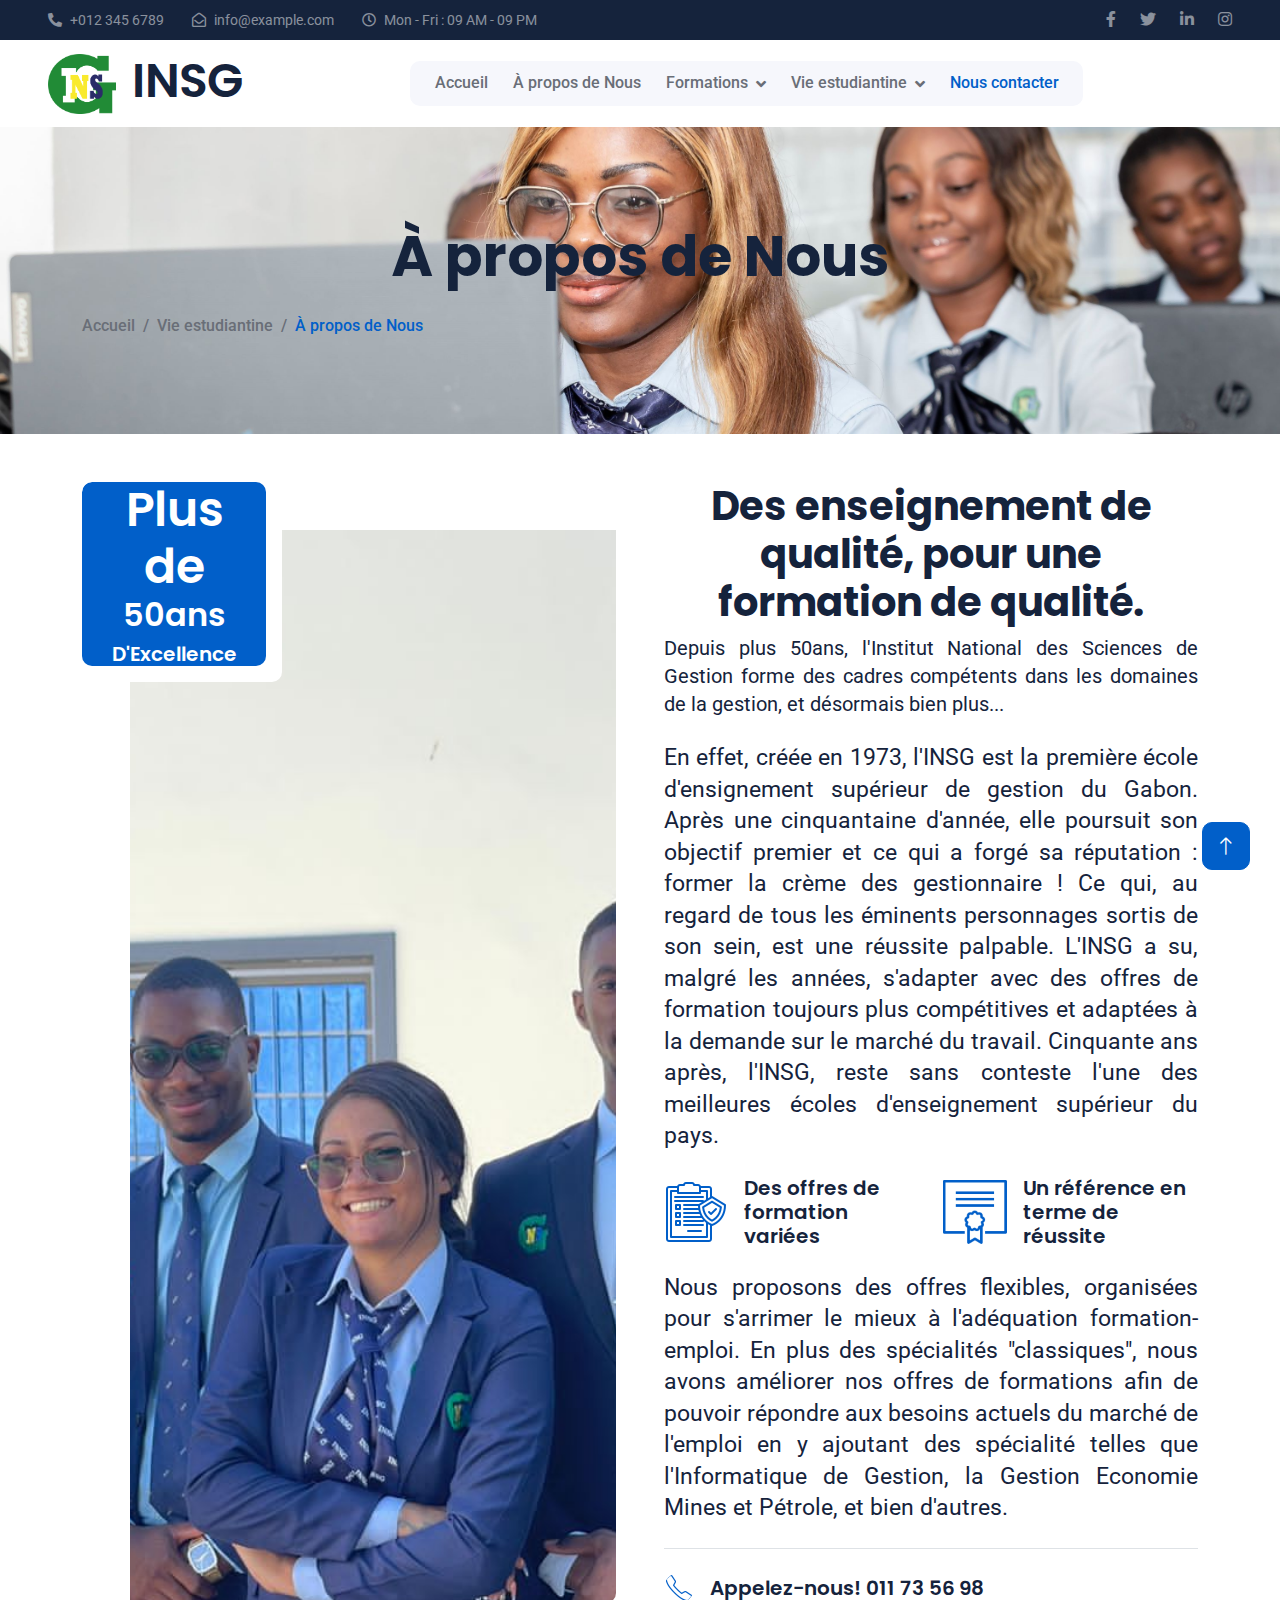
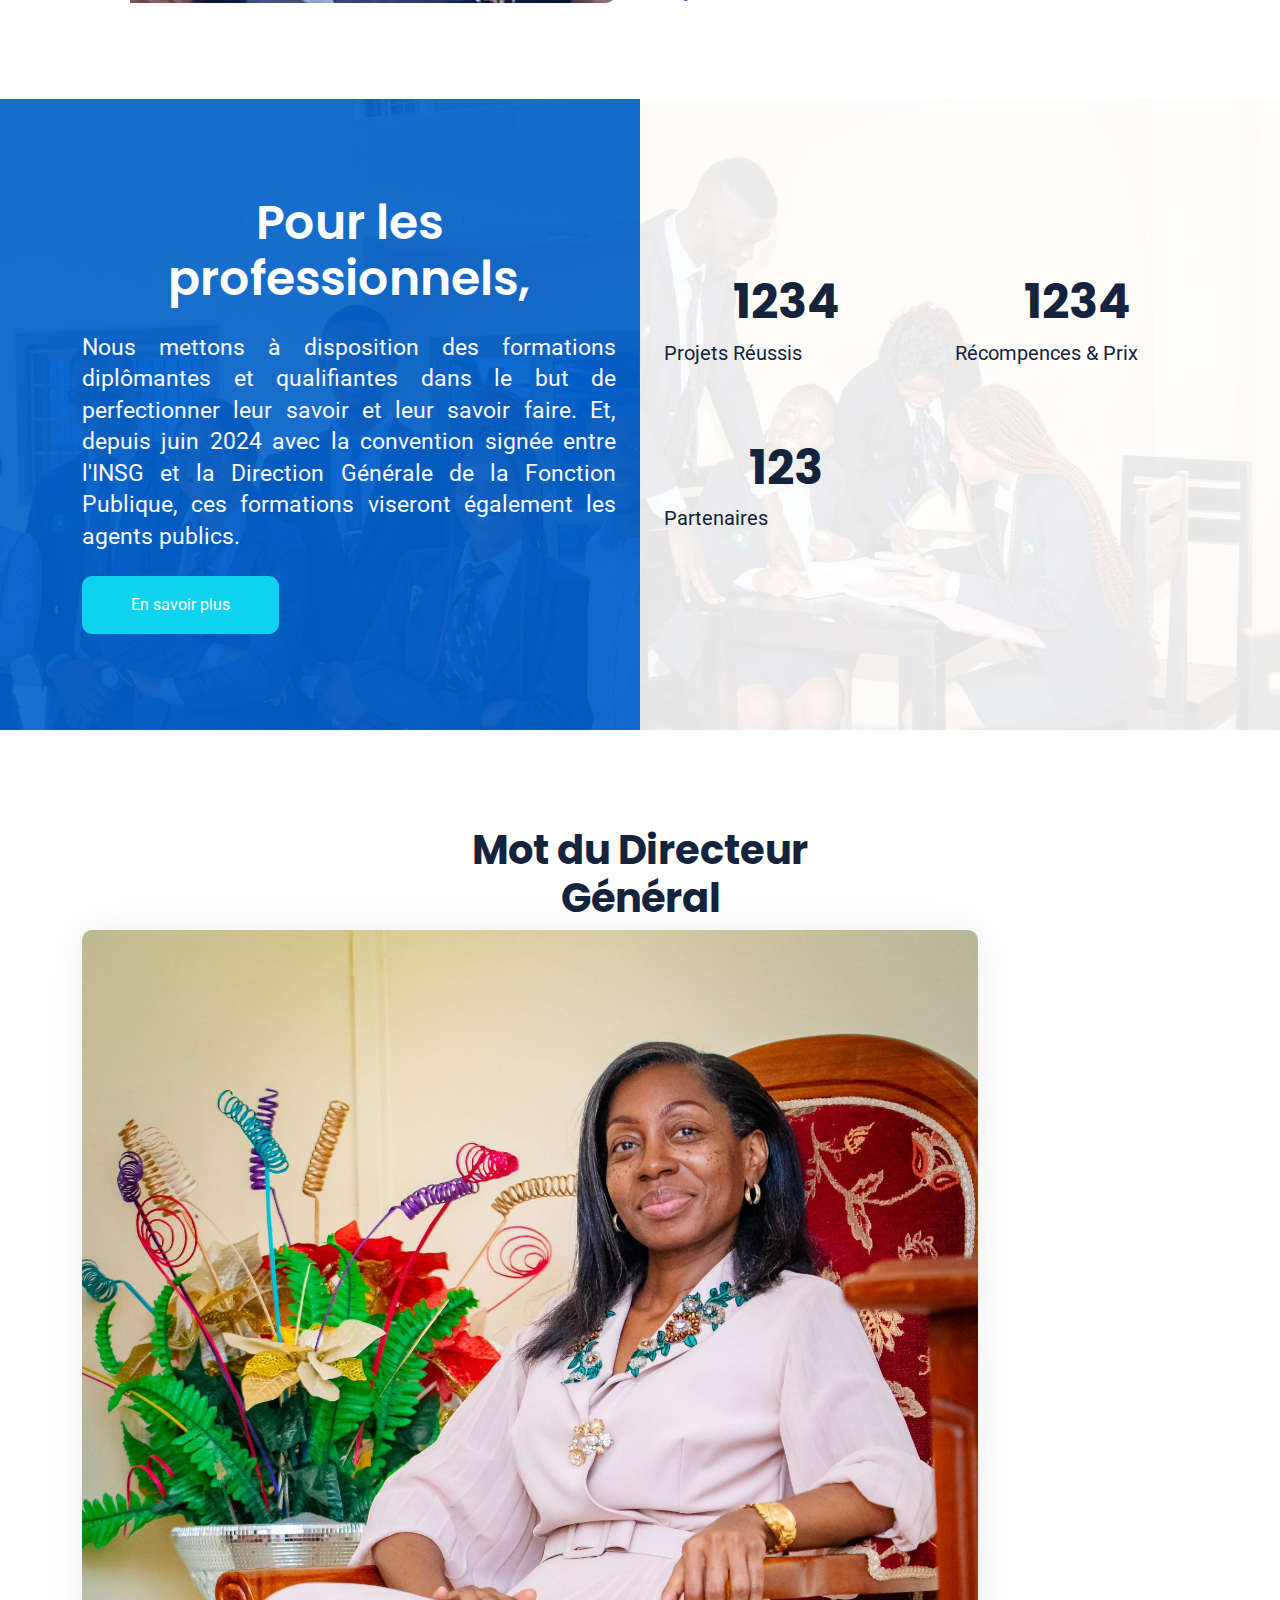
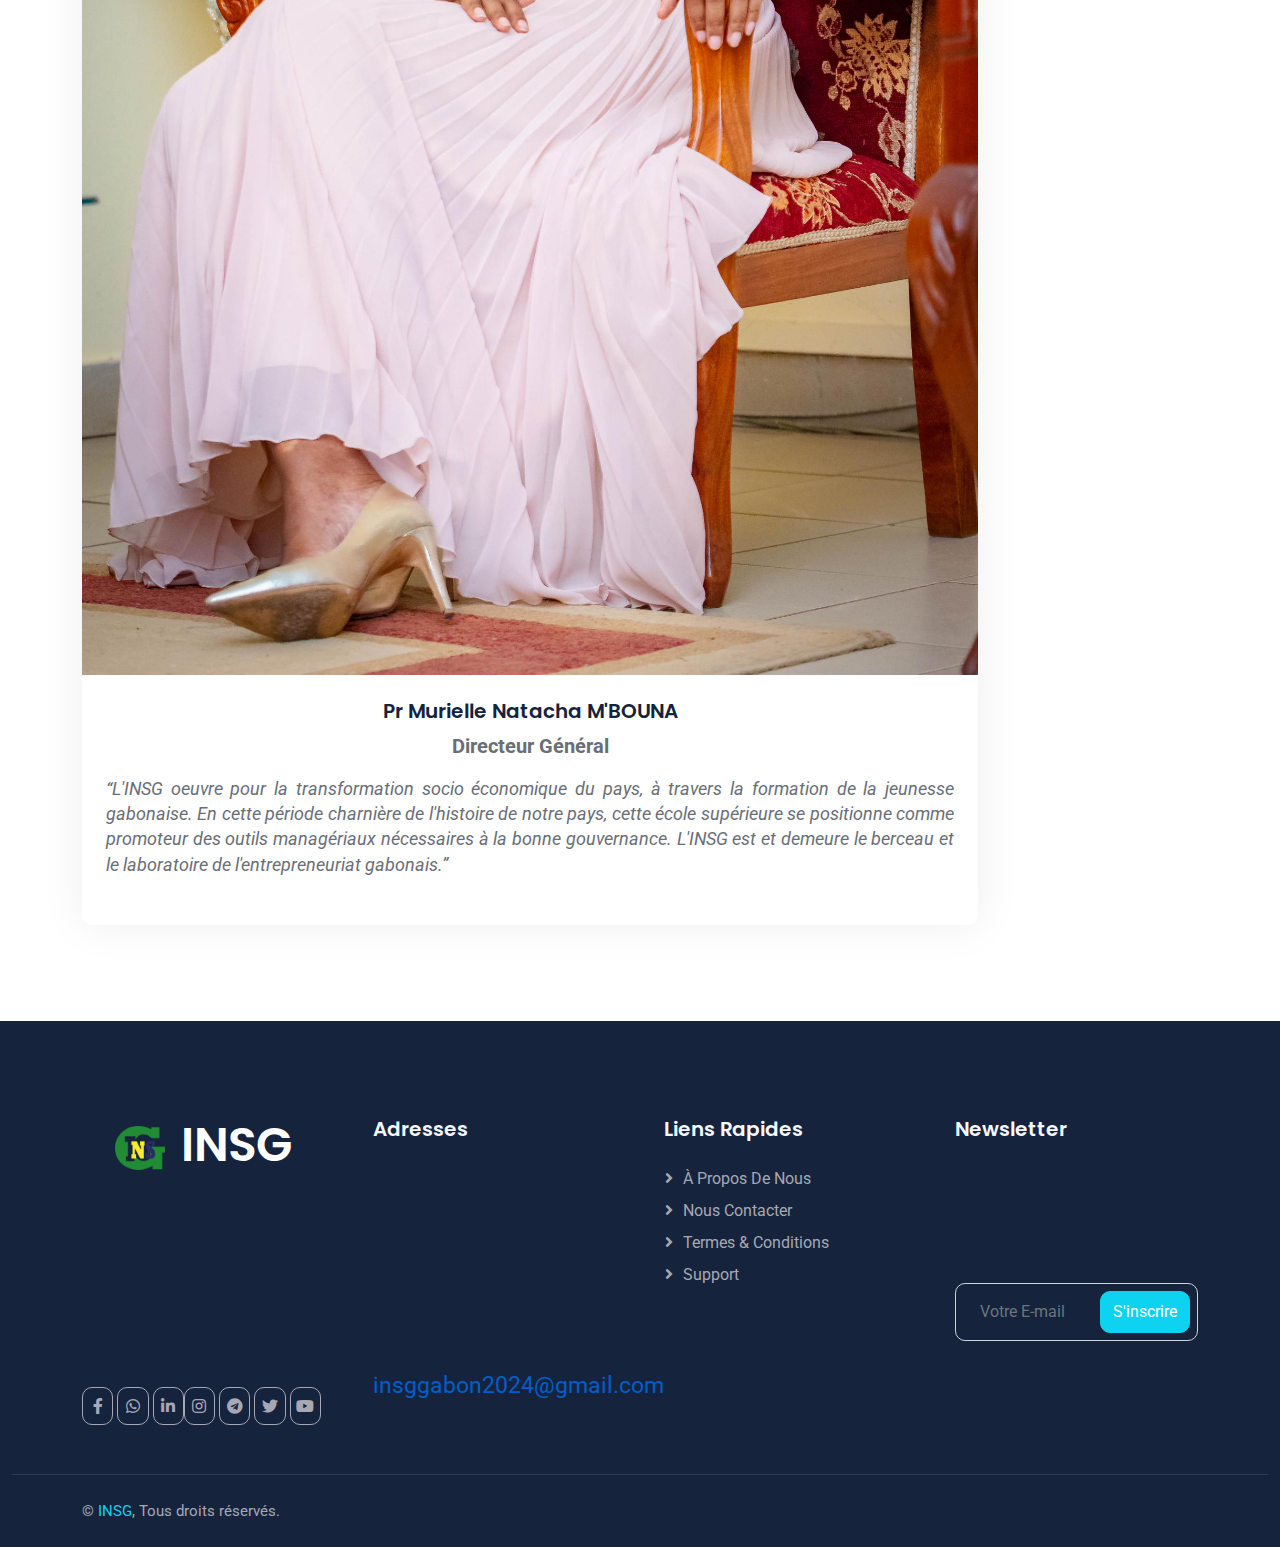
==== about.html @ b5cf853b "Add files via upload" ====
<!DOCTYPE html>
<html lang="en">
  <head>
    <meta charset="utf-8" />
    <title>INSG</title>
    <meta content="width=device-width, initial-scale=1.0" name="viewport" />
    <meta content="" name="keywords" />
    <meta content="" name="description" />

    <!-- Favicon -->
    <link href="img/icon/INSG Logo copie.png" rel="icon" />

    <!-- Google Web Fonts -->
    <link rel="preconnect" href="https://fonts.googleapis.com" />
    <link rel="preconnect" href="https://fonts.gstatic.com" crossorigin />
    <link
      href="https://fonts.googleapis.com/css2?family=Roboto:wght@400;500&family=Poppins:wght@600;700&display=swap"
      rel="stylesheet"
    />

    <!-- Icon Font Stylesheet -->
    <link
      href="https://cdnjs.cloudflare.com/ajax/libs/font-awesome/5.10.0/css/all.min.css"
      rel="stylesheet"
    />
    <link
      href="https://cdn.jsdelivr.net/npm/bootstrap-icons@1.4.1/font/bootstrap-icons.css"
      rel="stylesheet"
    />

    <!-- Libraries Stylesheet -->
    <link href="lib/animate/animate.min.css" rel="stylesheet" />
    <link href="lib/owlcarousel/assets/owl.carousel.min.css" rel="stylesheet" />

    <!-- Customized Bootstrap Stylesheet -->
    <link href="css/bootstrap.min.css" rel="stylesheet" />

    <!-- Template Stylesheet -->
    <link href="css/style.css" rel="stylesheet" />
  </head>

  <body>
    <!-- Spinner Start -->
    <div
      id="spinner"
      class="show bg-white position-fixed translate-middle w-100 vh-100 top-50 start-50 d-flex align-items-center justify-content-center"
    >
      <div class="spinner-grow text-primary" role="status"></div>
    </div>
    <!-- Spinner End -->

    <!-- Topbar Start -->
    <div
      class="container-fluid bg-dark text-white-50 py-2 px-0 d-none d-lg-block"
    >
      <div class="row gx-0 align-items-center">
        <div class="col-lg-7 px-5 text-start">
          <div class="h-100 d-inline-flex align-items-center me-4">
            <small class="fa fa-phone-alt me-2"></small>
            <small>+012 345 6789</small>
          </div>
          <div class="h-100 d-inline-flex align-items-center me-4">
            <small class="far fa-envelope-open me-2"></small>
            <small>info@example.com</small>
          </div>
          <div class="h-100 d-inline-flex align-items-center me-4">
            <small class="far fa-clock me-2"></small>
            <small>Mon - Fri : 09 AM - 09 PM</small>
          </div>
        </div>
        <div class="col-lg-5 px-5 text-end">
          <div class="h-100 d-inline-flex align-items-center">
            <a class="text-white-50 ms-4" href=""
              ><i class="fab fa-facebook-f"></i
            ></a>
            <a class="text-white-50 ms-4" href=""
              ><i class="fab fa-twitter"></i
            ></a>
            <a class="text-white-50 ms-4" href=""
              ><i class="fab fa-linkedin-in"></i
            ></a>
            <a class="text-white-50 ms-4" href=""
              ><i class="fab fa-instagram"></i
            ></a>
          </div>
        </div>
      </div>
    </div>
    <!-- Topbar End -->

    <!-- Navbar Start -->
    <nav
      class="navbar navbar-expand-lg bg-white navbar-light sticky-top px-4 px-lg-5"
    >
      <a href="index.html" class="navbar-brand d-flex align-items-center">
        <h1 class="m-0">
          <img
            class="img-fluid me-3"
            src="img/icon/INSG Logo copie.png"
            alt=""
          />INSG
        </h1>
      </a>
      <button
        type="button"
        class="navbar-toggler"
        data-bs-toggle="collapse"
        data-bs-target="#navbarCollapse"
      >
        <span class="navbar-toggler-icon"></span>
      </button>
      <div class="collapse navbar-collapse" id="navbarCollapse">
        <div class="navbar-nav mx-auto bg-light rounded pe-4 py-3 py-lg-0">
          <a href="index.html" class="nav-item nav-link">Accueil</a>
          <a href="about.html" class="nav-item nav-link">À propos de Nous</a>
          <div class="nav-item dropdown">
            <a
              href="#"
              class="nav-link dropdown-toggle"
              data-bs-toggle="dropdown"
              >Formations</a
            >
            <div class="dropdown-menu bg-light border-0 m-0">
              <a href="formation-initiale.html" class="dropdown-item"
                >Formation Initiale</a
              >
              <a href="formation-continue.html" class="dropdown-item"
                >Formation Continue</a
              >
            </div>
          </div>
          <div class="nav-item dropdown">
            <a
              href="#"
              class="nav-link dropdown-toggle"
              data-bs-toggle="dropdown"
              >Vie estudiantine</a
            >
            <div class="dropdown-menu bg-light border-0 m-0">
              <a href="clubs.html" class="dropdown-item">Clubs</a>
              <a href="associations.html" class="dropdown-item">Associations</a>
            </div>
          </div>
          <a href="contact.html" class="nav-item nav-link active"
            >Nous contacter</a
          >
        </div>
      </div>
      <!-- <a href="" class="btn btn-primary px-3 d-none d-lg-block"
        >Obtenir un devis</a
      > -->
    </nav>
    <!-- Navbar End -->

    <!-- Page Header Start -->
    <div
      class="container-fluid page-header py-5 mb-5 wow fadeIn"
      data-wow-delay="0.1s"
    >
      <div class="container py-5">
        <h1 class="display-4 animated slideInDown mb-4">À propos de Nous</h1>
        <nav aria-label="breadcrumb animated slideInDown">
          <ol class="breadcrumb mb-0">
            <li class="breadcrumb-item"><a href="#">Accueil</a></li>
            <li class="breadcrumb-item"><a href="#">Vie estudiantine</a></li>
            <li class="breadcrumb-item active" aria-current="page">
              À propos de Nous
            </li>
          </ol>
        </nav>
      </div>
    </div>
    <!-- Page Header End -->

    <!-- About Start -->
    <div class="container-xxl py-5">
      <div class="container">
        <div class="row g-5">
          <div class="col-lg-6 wow fadeInUp" data-wow-delay="0.1s">
            <div
              class="position-relative overflow-hidden rounded ps-5 pt-5 h-100"
              style="min-height: 400px"
            >
              <img
                class="position-absolute w-100 h-100"
                src="img/about.jpg"
                alt=""
                style="object-fit: cover"
              />
              <div
                class="position-absolute top-0 start-0 bg-white rounded pe-3 pb-3"
                style="width: 200px; height: 200px"
              >
                <div
                  class="d-flex flex-column justify-content-center text-center bg-primary rounded h-100 p-3"
                >
                  <h1 class="text-white mb-0">Plus de</h1>
                  <h2 class="text-white">50ans</h2>
                  <h5 class="text-white mb-0">D'Excellence</h5>
                </div>
              </div>
            </div>
          </div>
          <div class="col-lg-6 wow fadeInUp" data-wow-delay="0.5s">
            <div class="h-100">
              <h1 class="display-6 mb-5">
                Des enseignement de qualité, pour une formation de qualité.
              </h1>
              <p class="fs-5 text-primary mb-4">
                Depuis plus 50ans, l'Institut National des Sciences de Gestion
                forme des cadres compétents dans les domaines de la gestion, et
                désormais bien plus...
              </p>
              <p class="mb-4">
                En effet, créée en 1973, l'INSG est la première école
                d'ensignement supérieur de gestion du Gabon. Après une
                cinquantaine d'année, elle poursuit son objectif premier et ce
                qui a forgé sa réputation : former la crème des gestionnaire !
                Ce qui, au regard de tous les éminents personnages sortis de son
                sein, est une réussite palpable. L'INSG a su, malgré les années,
                s'adapter avec des offres de formation toujours plus
                compétitives et adaptées à la demande sur le marché du travail.
                Cinquante ans après, l'INSG, reste sans conteste l'une des
                meilleures écoles d'enseignement supérieur du pays.
              </p>
              <div class="row g-4 mb-4">
                <div class="col-sm-6">
                  <div class="d-flex align-items-center">
                    <img
                      class="flex-shrink-0 me-3"
                      src="img/icon/icon-04-primary.png"
                      alt=""
                    />
                    <h5 class="mb-0">Des offres de formation variées</h5>
                  </div>
                </div>
                <div class="col-sm-6">
                  <div class="d-flex align-items-center">
                    <img
                      class="flex-shrink-0 me-3"
                      src="img/icon/icons8-diploma-100.png"
                      alt=""
                    />
                    <h5 class="mb-0">Un référence en terme de réussite</h5>
                  </div>
                </div>
              </div>
              <p class="mb-4">
                Nous proposons des offres flexibles, organisées pour s'arrimer
                le mieux à l'adéquation formation-emploi. En plus des
                spécialités "classiques", nous avons améliorer nos offres de
                formations afin de pouvoir répondre aux besoins actuels du
                marché de l'emploi en y ajoutant des spécialité telles que
                l'Informatique de Gestion, la Gestion Economie Mines et Pétrole,
                et bien d'autres.
              </p>
              <div class="border-top mt-4 pt-4">
                <div class="d-flex align-items-center">
                  <img
                    class="flex-shrink-0 rounded-circle me-3"
                    src="img/icon/icons8-telephone-100.png"
                    alt=""
                  />
                  <h5 class="mb-0">Appelez-nous! 011 73 56 98</h5>
                </div>
              </div>
            </div>
          </div>
        </div>
      </div>
    </div>
    <!-- About End -->

    <!-- Facts Start -->
    <div class="container-fluid overflow-hidden my-5 px-lg-0">
      <div class="container facts px-lg-0">
        <div class="row g-0 mx-lg-0">
          <div class="col-lg-6 facts-text wow fadeIn" data-wow-delay="0.1s">
            <div class="h-100 px-4 ps-lg-0">
              <h1 class="text-white mb-4">Pour les professionnels,</h1>
              <p class="text-light mb-5">
                Nous mettons à disposition des formations diplômantes et
                qualifiantes dans le but de perfectionner leur savoir et leur
                savoir faire. Et, depuis juin 2024 avec la convention signée
                entre l'INSG et la Direction Générale de la Fonction Publique,
                ces formations viseront également les agents publics.
              </p>
              <a
                href="formation-continue.html"
                class="align-self-start btn btn-secondary py-3 px-5"
                >En savoir plus</a
              >
            </div>
          </div>
          <div class="col-lg-6 facts-counter wow fadeIn" data-wow-delay="0.5s">
            <div class="h-100 px-4 pe-lg-0">
              <div class="row g-5">
                <!-- <div class="col-sm-6">
                  <h1 class="display-5" data-toggle="counter-up">1234</h1>
                  <p class="fs-5 text-primary">Clients Satisfaits</p>
                </div> -->
                <div class="col-sm-6">
                  <h1 class="display-5" data-toggle="counter-up">1234</h1>
                  <p class="fs-5 text-primary">Projets Réussis</p>
                </div>
                <div class="col-sm-6">
                  <h1 class="display-5" data-toggle="counter-up">1234</h1>
                  <p class="fs-5 text-primary">Récompences & Prix</p>
                </div>
                <div class="col-sm-6">
                  <h1 class="display-5" data-toggle="counter-up">123</h1>
                  <p class="fs-5 text-primary">Partenaires</p>
                </div>
              </div>
            </div>
          </div>
        </div>
      </div>
    </div>
    <!-- Facts End -->

    <!-- Team Start -->
    <div class="container-xxl py-5">
      <div class="container">
        <div class="text-center mx-auto" style="max-width: 500px">
          <h1 class="display-6 mb-5">Mot du Directeur Général</h1>
        </div>
        <div class="row g-4">
          <div class="col-lg-3 col-md-6 wow fadeInUp" data-wow-delay="0.1s">
            <div class="team-item rounded">
              <img class="img-fluid" src="img/DG.jpg" alt="" />
              <div class="text-center p-4">
                <h5>Pr Murielle Natacha M'BOUNA</h5>
                <span>Directeur Général</span>
                <p class="mot-dg mb-5">
                  <em>
                    “L'INSG oeuvre pour la transformation socio économique du
                    pays, à travers la formation de la jeunesse gabonaise. En
                    cette période charnière de l'histoire de notre pays, cette
                    école supérieure se positionne comme promoteur des outils
                    managériaux nécessaires à la bonne gouvernance. L'INSG est
                    et demeure le berceau et le laboratoire de l'entrepreneuriat
                    gabonais.”
                  </em>
                </p>
              </div>
            </div>
          </div>
        </div>
      </div>
    </div>
    <!-- Team End -->

    <!-- Footer Start -->
    <div
      class="container-fluid bg-dark footer mt-5 pt-5 wow fadeIn"
      data-wow-delay="0.1s"
    >
      <div class="container py-5">
        <div class="row g-5">
          <div class="col-lg-3 col-md-6">
            <h1 class="text-white mb-4">
              <img
                class="img-fluid me-3"
                src="img/icon/INSG Logo 2.png"
                alt=""
              />INSG
            </h1>
            <p>
              Première école supérieure de gestion du Gabon, nous formons la
              crème de gestionnaire !
            </p>
            <div class="d-flex pt-2">
              <a
                class="btn btn-square me-1"
                href="https://www.facebook.com/share/AqTEwnG1KFaj428p/?mibextid=LQQJ4d"
                target="_blank"
                ><i class="fab fa-facebook-f"></i
              ></a>
              <a
                class="btn btn-square me-1"
                href="https://whatsapp.com/channel/0029VaZIEoA5kg6yLRCyvH2j"
                target="_blank"
                ><i class="fab fa-whatsapp"></i
              ></a>
              <a
                class="btn btn-square me-0"
                href="https://www.linkedin.com/company/institut-national-des-sciences-de-gestion-officiel/"
                target="_blank"
                ><i class="fab fa-linkedin-in"></i
              ></a>
              <a
                class="btn btn-square me-1"
                href="https://www.instagram.com/insg_gabon?igsh=MXA3NzZ6dDhqcHZ2NA%3D%3D&utm_source=qr"
                target="_blank"
                ><i class="fab fa-instagram"></i
              ></a>
              <a
                class="btn btn-square me-1"
                href="https://t.me/insggabon"
                target="_blank"
                ><i class="fab fa-telegram"></i
              ></a>
              <a
                class="btn btn-square me-1"
                href="https://x.com/insg_gabon"
                target="_blank"
                ><i class="fab fa-twitter"></i
              ></a>
              <a
                class="btn btn-square me-1"
                href="https://youtube.com/@institutnationaldessciencesdeg?si=Vd_YM5fWABOpxVqA"
                target="_blank"
                ><i class="fab fa-youtube"></i
              ></a>
            </div>
          </div>
          <div class="col-lg-3 col-md-6">
            <h5 class="text-light mb-4">Adresses</h5>
            <p>
              <i class="fa fa-map-marker-alt me-3"></i>Feu tricolore du
              Gros-Bouquet, BP: 190, Libreville, Gabon
            </p>
            <p><i class="fa fa-phone-alt me-3"></i>+241 011 73 56 98</p>
            <p>
              <i class="fa fa-envelope me-3"></i
              ><a href="mailto: insggabon2024@gmail.com"
                >insggabon2024@gmail.com</a
              >
            </p>
          </div>
          <div class="col-lg-3 col-md-6">
            <h5 class="text-light mb-4">Liens Rapides</h5>
            <a class="btn btn-link" href="">À propos de Nous</a>
            <a class="btn btn-link" href="">Nous contacter</a>
            <a class="btn btn-link" href="">Termes & Conditions</a>
            <a class="btn btn-link" href="">Support</a>
          </div>
          <div class="col-lg-3 col-md-6">
            <h5 class="text-light mb-4">Newsletter</h5>
            <p>Inscrivez-vous à notre Newsletter pour ne rien manquer!</p>
            <div class="position-relative mx-auto" style="max-width: 400px">
              <input
                class="form-control bg-transparent w-100 py-3 ps-4 pe-5"
                type="text"
                placeholder="Votre E-mail"
              />
              <button
                type="button"
                class="btn btn-secondary py-2 position-absolute top-0 end-0 mt-2 me-2"
              >
                S'inscrire
              </button>
            </div>
          </div>
        </div>
      </div>
      <div class="container-fluid copyright">
        <div class="container">
          <div class="row">
            <div class="col-md-6 text-center text-md-start mb-3 mb-md-0">
              &copy; <a href="#">INSG</a>, Tous droits réservés.
            </div>
          </div>
        </div>
      </div>
    </div>
    <!-- Footer End -->

    <!-- Back to Top -->
    <a href="#" class="btn btn-lg btn-primary btn-lg-square back-to-top"
      ><i class="bi bi-arrow-up"></i
    ></a>

    <!-- JavaScript Libraries -->
    <script src="https://code.jquery.com/jquery-3.4.1.min.js"></script>
    <script src="https://cdn.jsdelivr.net/npm/bootstrap@5.0.0/dist/js/bootstrap.bundle.min.js"></script>
    <script src="lib/wow/wow.min.js"></script>
    <script src="lib/easing/easing.min.js"></script>
    <script src="lib/waypoints/waypoints.min.js"></script>
    <script src="lib/owlcarousel/owl.carousel.min.js"></script>
    <script src="lib/counterup/counterup.min.js"></script>

    <!-- Template Javascript -->
    <script src="js/main.js"></script>
  </body>
</html>
---- css/style.css ----
/********** Template CSS **********/
:root {
    --primary: #015FC9;
    --secondary: #0DD3F1;
    --light: #F6F7FC;
    --dark: #15233C;
}

.back-to-top {
    position: fixed;
    display: none;
    right: 30px;
    bottom: 30px;
    z-index: 99;
}


/*** Spinner ***/
#spinner {
    opacity: 0;
    visibility: hidden;
    transition: opacity .5s ease-out, visibility 0s linear .5s;
    z-index: 99999;
}

#spinner.show {
    transition: opacity .5s ease-out, visibility 0s linear 0s;
    visibility: visible;
    opacity: 1;
}


/*** Button ***/
.btn {
    transition: .5s;
}

.btn-light {
    position: absolute;
    bottom: 30px;
    right: 30px;
}

.btn.btn-primary,
.btn.btn-outline-primary:hover,
.btn.btn-secondary,
.btn.btn-outline-secondary:hover {
    color: #FFFFFF;
}

.btn.btn-primary:hover {
    background: var(--secondary);
    border-color: var(--secondary);
}

.btn.btn-secondary:hover {
    background: var(--primary);
    border-color: var(--primary);
}

.btn-square {
    width: 38px;
    height: 38px;
}

.btn-sm-square {
    width: 32px;
    height: 32px;
}

.btn-lg-square {
    width: 48px;
    height: 48px;
}

.btn-square,
.btn-sm-square,
.btn-lg-square {
    padding: 0;
    display: flex;
    align-items: center;
    justify-content: center;
    font-weight: normal;
}
.btn-chat {
    position: fixed;
    bottom: 50px;
}


/*** Navbar ***/
.navbar.sticky-top {
    top: -100px;
    transition: .5s;
}

.navbar .navbar-brand img {
    max-height: 60px;
}

.navbar .navbar-nav .nav-link {
    margin-left: 25px;
    padding: 10px 0;
    color: #696E77;
    font-weight: 500;
    outline: none;
}

.navbar .navbar-nav .nav-link:hover,
.navbar .navbar-nav .nav-link.active {
    color: var(--primary);
}

.navbar .dropdown-toggle::after {
    border: none;
    content: "\f107";
    font-family: "Font Awesome 5 Free";
    font-weight: 900;
    vertical-align: middle;
    margin-left: 8px;
}

@media (max-width: 991.98px) {
    .navbar .navbar-brand img {
        max-height: 45px;
    }

    .navbar .navbar-nav {
        margin-top: 20px;
        margin-bottom: 15px;
    }

    .navbar .nav-item .dropdown-menu {
        padding-left: 30px;
    }
}

@media (min-width: 992px) {
    .navbar .nav-item .dropdown-menu {
        display: block;
        border: none;
        margin-top: 0;
        top: 150%;
        right: 0;
        opacity: 0;
        visibility: hidden;
        transition: .5s;
    }

    .navbar .nav-item:hover .dropdown-menu {
        top: 100%;
        visibility: visible;
        transition: .5s;
        opacity: 1;
    }
}


/*** Header ***/
.carousel-caption {
    top: 0;
    left: 0;
    right: 0;
    bottom: 0;
    display: flex;
    align-items: center;
    text-align: start;
    z-index: 1;
}

.carousel-control-prev,
.carousel-control-next {
    width: 15%;
}

.carousel-control-prev-icon,
.carousel-control-next-icon {
    width: 3rem;
    height: 3rem;
    background-color: var(--primary);
    border: 15px solid var(--primary);
    border-radius: 50px;
}

@media (max-width: 768px) {
    #header-carousel .carousel-item {
        position: relative;
        min-height: 450px;
    }
    
    #header-carousel .carousel-item img {
        position: absolute;
        width: 100%;
        height: 100%;
        object-fit: cover;
    }

    h1.display-3 {
        font-size: 27px;
    }
    h1.display-4 {
        font-size: 27px;
        transform: translateY(-60px);
    }
    
}

.page-header {
    background: url(../img/carousel-3.jpg) center center no-repeat;
    background-size: cover;
}

.page-header .breadcrumb-item,
.page-header .breadcrumb-item a {
    font-weight: 500;
}

.page-header .breadcrumb-item a,
.page-header .breadcrumb-item+.breadcrumb-item::before {
    color: #696E77;
}

.page-header .breadcrumb-item a:hover,
.page-header .breadcrumb-item.active {
    color: var(--primary);
}


/*** Facts ***/
@media (min-width: 992px) {
    .container.facts {
        max-width: 100% !important;
    }

    .container.facts .facts-text {
        padding-left: calc(((100% - 960px) / 2) + .75rem);
    }

    .container.facts .facts-counter {
        padding-right: calc(((100% - 960px) / 2) + .75rem);
    }
}

@media (min-width: 1200px) {
    .container.facts .facts-text  {
        padding-left: calc(((100% - 1140px) / 2) + .75rem);
    }

    .container.facts .facts-counter  {
        padding-right: calc(((100% - 1140px) / 2) + .75rem);
    }
}

@media (min-width: 1400px) {
    .container.facts .facts-text  {
        padding-left: calc(((100% - 1320px) / 2) + .75rem);
    }

    .container.facts .facts-counter  {
        padding-right: calc(((100% - 1320px) / 2) + .75rem);
    }
}

.container.facts .facts-text {
    background: linear-gradient(rgba(1, 95, 201, .9), rgba(1, 95, 201, .9)), url(../img/carousel-1.jpg) center right no-repeat;
    background-size: cover;
}

.container.facts .facts-counter {
    background: linear-gradient(rgba(255, 255, 255, .9), rgba(255, 255, 255, .9)), url(../img/carousel-2.jpg) center right no-repeat;
    background-size: cover;
}

.container.facts .facts-text .h-100,
.container.facts .facts-counter .h-100 {
    padding: 6rem 0;
    display: flex;
    flex-direction: column;
    justify-content: center;
}


/*** Service ***/
.service-item {
    position: relative;
    overflow: hidden;
    box-shadow: 0 0 45px rgba(0, 0, 0, .07);
}

.service-item .service-icon {
    width: 90px;
    height: 90px;
    display: flex;
    align-items: center;
    justify-content: center;
}

.service-item .service-icon img {
    max-width: 60px;
    max-height: 60px;
}

.service-item a.btn {
    background-color: #015FC9;
    color: #FFFFFF;
    /* color: var(--primary); */
}

.service-item a.btn:hover {
    color: #FFFFFF;
    background: var(--primary);
    border-color: var(--primary);
}


#formation {
    display: flex;
    flex-direction: column;
}

* {
    padding: 0;
    margin: 0;
    box-sizing: border-box;
  }
  /* body {
    min-height: 100vh;
    display: grid;
    place-items: center;
    margin: 0;
    padding: 0;
    background: linear-gradient(
      to right,
      #008000,
      #00e600,
      #b3ffb3,
      #00e600,
      #008000
    );
    font-family: "Martel Sans", sans-serif;
  } */

  h1 {
    font-size: 5.25vmin;
    text-align: center;
    /* color: white; */
  }
  p {
    font-size: max(10pt, 2.5vmin);
    line-height: 1.4;
    color: #15233C;
    margin-bottom: 1.5rem;
    text-align: justify;
  }

  .grid-container {
    display: grid;
    gap: 2rem; /* Espacement entre les éléments */
    grid-template-columns: repeat(3, 1fr); /* 3 colonnes de même largeur */
    padding: 1rem;
}

/* Media query pour un affichage responsive en dessous de 768px */
@media (max-width: 768px) {
    .grid-container {
        grid-template-columns: 1fr; /* Affiche une seule colonne sur les petits écrans */
    }
}

@media (min-width: 769px) and (max-width: 1200px) {
    .grid-container {
        grid-template-columns: repeat(2, 1fr); /* Affiche deux colonnes sur les écrans moyens */
    }
}


.wrap {
    width: 100%; /* Prend toute la largeur de la cellule */
    height: 35vh;
    border: 4px solid;
    border-radius: 5px;
    border-image: #015FC9;
    transition: 0.3s ease-in-out;
    position: relative;
    overflow: hidden;
}

  .overlay {
    position: relative;
    display: flex;
    width: 100%;
    height: 100%;
    padding: 1rem 0.75rem;
    transition: 0.4s ease-in-out;
    z-index: 1;
  }
  .overlay-content {
    display: flex;
    flex-direction: column;
    justify-content: space-between;
    width: 15vmin;
    height: 100%;
    padding: 0.5rem 0 0 0.5rem;
    /* border: 3px solid; */
    /* border-image: #015FC9; */
    transition: 0.3s ease-in-out 0.2s;
    z-index: 1;
  }
  .image-content {
    position: absolute;
    top: 0;
    right: 0;
    width: 73vmin;
    height: 100%;
    background-image: url(../img/BTS\ 2.jpg);
    background-size: cover;
    transition: 0.3s ease-in-out;
    /* border: 1px solid green; */
  }

  .inset {
    max-width: 50%;
    margin: 0.25em 1em 1em 0;
    border-radius: 0.25em;
    float: left;
  }

  .dots {
    position: absolute;
    bottom: 1rem;
    right: 2rem;
    display: flex;
    flex-direction: row;
    justify-content: space-around;
    align-items: center;
    width: 55px;
    height: 4vmin;
    transition: 0.3s ease-in-out 0.3s;
  }
  .dot {
    width: 14px;
    height: 14px;
    background: #FFFFFF;
    border: 1px solid indigo;
    border-radius: 50%;
    transition: 0.3s ease-in-out 0.3s;
  }

  .text {
    position: absolute;
    top: 0;
    right: 0;
    /* width: 60vmin; */
    height: 100%;
    padding: 1vmin 1vmin;
    background: #fff;
    box-shadow: inset 1px 1px 15px 0 rgba(0 0 0 / 0.4);
    overflow-y: scroll;
  }

  .wrap:hover .overlay {
    transform: translateX(-100vmin);
  }
  /* .wrap:hover .image-content {
    width: 30vmin;
  } */
  .wrap:hover .overlay-content {
    border: none;
    transition-delay: 0.2s;
    transform: translateX(60vmin);
  }
  .wrap:hover .dots {
    transform: translateX(1rem);
  }
  .wrap:hover .dots .dot {
    background: white;
  }

  @media (max-width: 768px) {
    .text {
        width: 60vmin;
        padding: 4vmin 4vmin;
      }
    .wrap:hover .overlay {
        transform: translateX(-60vmin);
      } 
      .overlay-content {
        width: 30vmin;
      } 

      .image-content {
        width: 60vmin;
      }
}

  /* Animations and timing delays */
  .animate {
    animation-duration: 0.7s;
    animation-timing-function: cubic-bezier(0.26, 0.53, 0.74, 1.48);
    animation-fill-mode: backwards;
  }
  /* Pop In */
  .pop {
    animation-name: pop;
  }
  @keyframes pop {
    0% {
      opacity: 0;
      transform: scale(0.5, 0.5);
    }
    100% {
      opacity: 1;
      transform: scale(1, 1);
    }
  }

  /* Slide In */
  .slide {
    animation-name: slide;
  }
  @keyframes slide {
    0% {
      opacity: 0;
      transform: translate(4em, 0);
    }
    100% {
      opacity: 1;
      transform: translate(0, 0);
    }
  }

  /* Slide Left */
  .slide-left {
    animation-name: slide-left;
  }
  @keyframes slide-left {
    0% {
      opacity: 0;
      transform: translate(-40px, 0);
    }
    100% {
      opacity: 1;
      transform: translate(0, 0);
    }
  }

  .slide-up {
    animation-name: slide-up;
  }
  @keyframes slide-up {
    0% {
      opacity: 0;
      transform: translateY(3em);
    }
    100% {
      opacity: 1;
      transform: translateY(0);
    }
  }

  .delay-1 {
    animation-delay: 0.3s;
  }
  .delay-2 {
    animation-delay: 0.6s;
  }
  .delay-3 {
    animation-delay: 0.9s;
  }
  .delay-4 {
    animation-delay: 1.2s;
  }
  .delay-5 {
    animation-delay: 1.5s;
  }
  .delay-6 {
    animation-delay: 1.8s;
  }
  .delay-7 {
    animation-delay: 2.1s;
  }
  .delay-8 {
    animation-delay: 2.4s;
  }


/*** Appointment ***/
.appointment {
    background: linear-gradient(rgba(1, 95, 201, .9), rgba(1, 95, 201, .9)), url(../img/carousel-1.jpg) center center no-repeat;
    background-size: cover;
}


/*** Team ***/
.team-item {
    position: relative;
    overflow: hidden;
    box-shadow: 0 0 45px rgba(0, 0, 0, .07);
    width: 70vw;
}

.team-item img {
    transition: .5s;
}

.team-item:hover img {
    transform: scale(1.1);
}

.team-text {
    position: absolute;
    width: 100%;
    left: 0;
    bottom: -50px;
    opacity: 0;
    transition: .5s;
}
.mot-dg{
  margin-top: 15px;
  color: #696E77;
  font-size: 18px;
}
span {
  font-weight: bold;
  font-size: 20px;
}

.team-item:hover .team-text {
    bottom: 0;
    opacity: 1;
}

.team-item a.btn {
    color: var(--primary);
}

.team-item a.btn:hover {
    color: #FFFFFF;
    background: var(--primary);
    border-color: var(--primary);
}

@media (max-width: 768px){
  .team-item {
    position: relative;
    overflow: hidden;
    box-shadow: 0 0 45px rgba(0, 0, 0, .07);
    width: 90vw;
  }
  
  /* .mot-dg{
    margin-top: 15px;
    font-size: 1rem;
  } */

  p.mb-4 {
    font-size: 20px;
}
}


/*** Testimonial ***/
.animated.pulse {
    animation-duration: 1.5s;
}

.testimonial-left,
.testimonial-right {
    position: relative;
}

.testimonial-left img,
.testimonial-right img {
    position: absolute;
    padding: 5px;
    border: 1px dashed var(--primary);
    border-radius: 10px;
}

.testimonial-left img:nth-child(1),
.testimonial-right img:nth-child(3) {
    width: 70px;
    height: 70px;
    top: 10%;
    left: 50%;
    transform: translateX(-50%);
}

.testimonial-left img:nth-child(2),
.testimonial-right img:nth-child(2) {
    width: 60px;
    height: 60px;
    top: 50%;
    left: 10%;
    transform: translateY(-50%);
}

.testimonial-left img:nth-child(3),
.testimonial-right img:nth-child(1) {
    width: 50px;
    height: 50px;
    bottom: 10%;
    right: 10%;
}

.testimonial-carousel .owl-item img {
    width: 100px;
    height: 100px;
}

.testimonial-carousel .owl-nav {
    margin-top: 30px;
    display: flex;
    justify-content: center;
}

.testimonial-carousel .owl-nav .owl-prev,
.testimonial-carousel .owl-nav .owl-next {
    margin: 0 5px;
    width: 45px;
    height: 45px;
    display: flex;
    align-items: center;
    justify-content: center;
    color: #FFFFFF;
    background: var(--primary);
    border-radius: 10px;
    font-size: 22px;
    transition: .5s;
}

.testimonial-carousel .owl-nav .owl-prev:hover,
.testimonial-carousel .owl-nav .owl-next:hover {
    background: var(--secondary);
}


/*** Footer ***/
.footer {
    color: #A7A8B4;
}

.footer .btn.btn-link {
    display: block;
    margin-bottom: 5px;
    padding: 0;
    text-align: left;
    color: #A7A8B4;
    font-weight: normal;
    text-transform: capitalize;
    transition: .3s;
}

.footer .btn.btn-link::before {
    position: relative;
    content: "\f105";
    font-family: "Font Awesome 5 Free";
    font-weight: 900;
    color: #A7A8B4;
    margin-right: 10px;
}

.footer .btn.btn-link:hover {
    color: var(--light);
    letter-spacing: 1px;
    box-shadow: none;
}

.footer .btn.btn-square {
    color: #A7A8B4;
    border: 1px solid#A7A8B4;
}

.footer .btn.btn-square:hover {
    color: var(--secondary);
    border-color: var(--light);
}

.footer .copyright {
    padding: 25px 0;
    font-size: 15px;
    border-top: 1px solid rgba(256, 256, 256, .1);
}

.footer .copyright a {
    color: var(--secondary);
}

.footer .copyright a:hover {
    color: #FFFFFF;
}
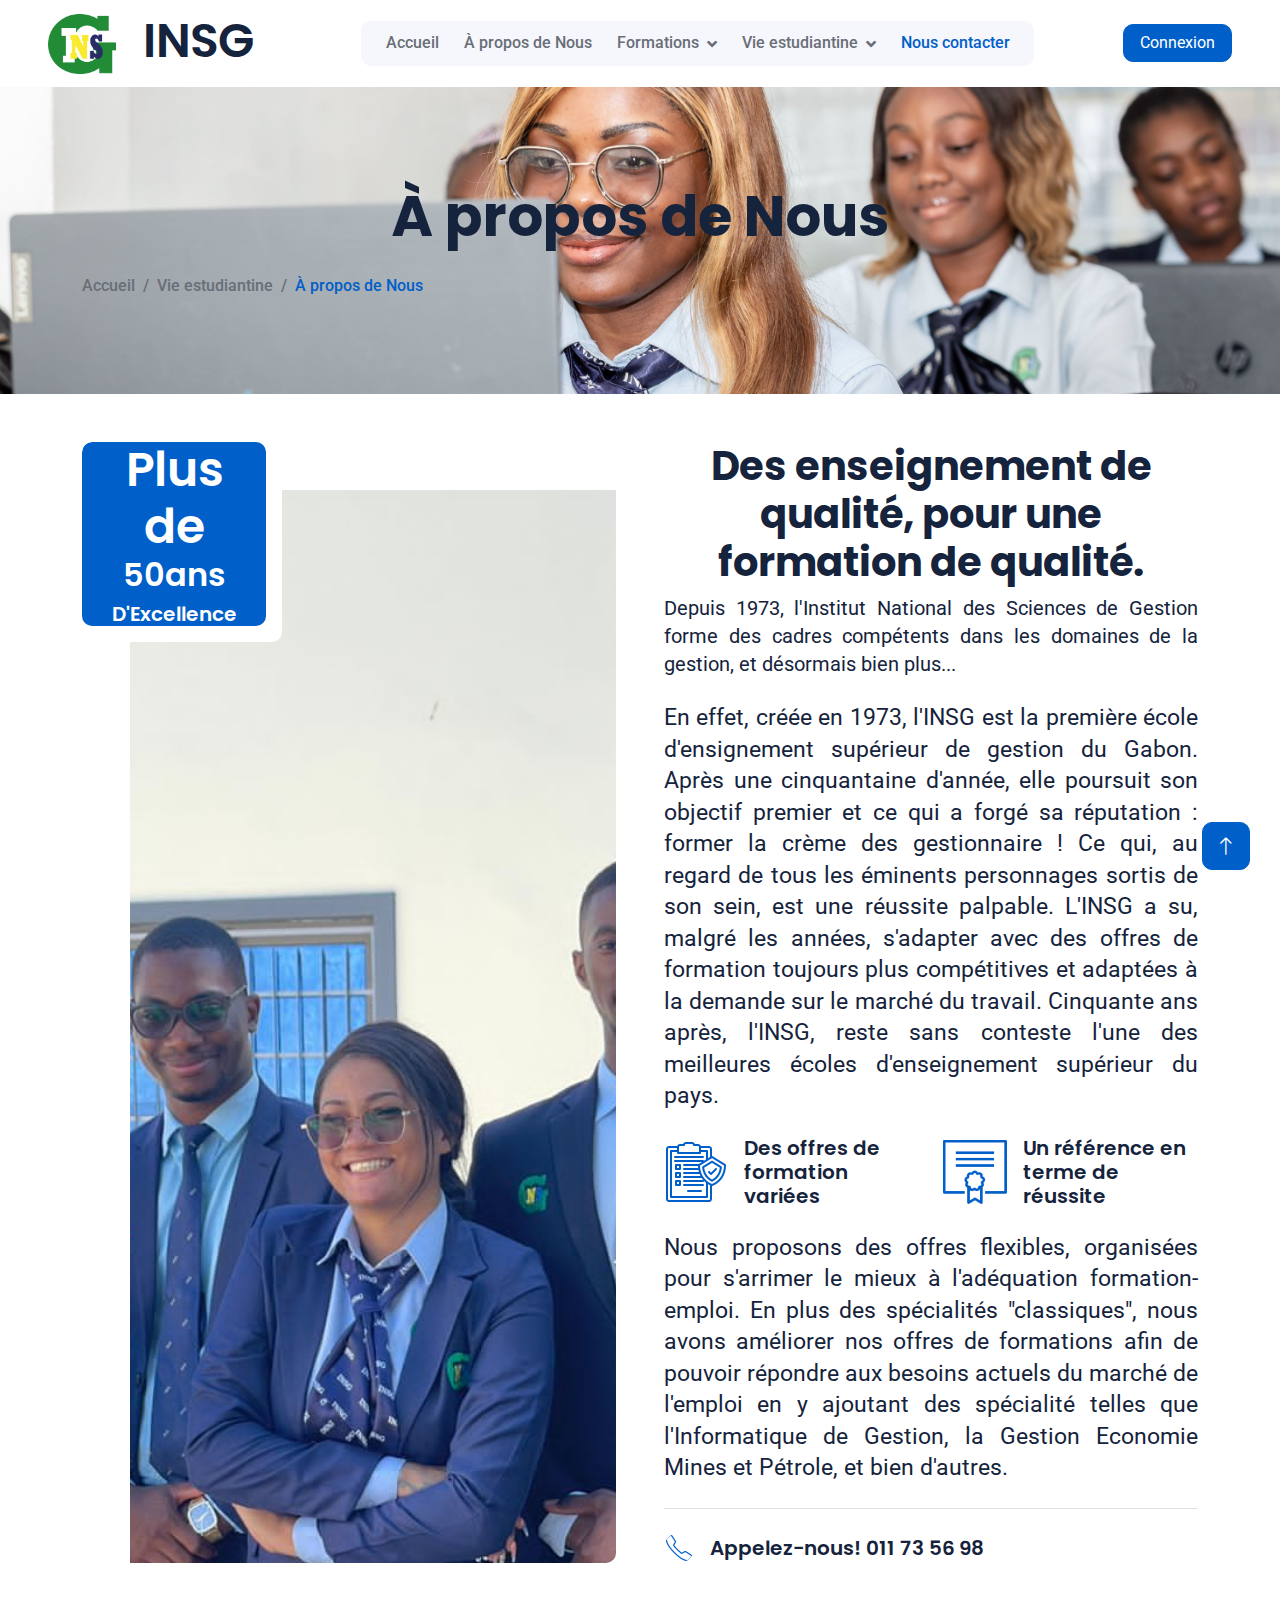
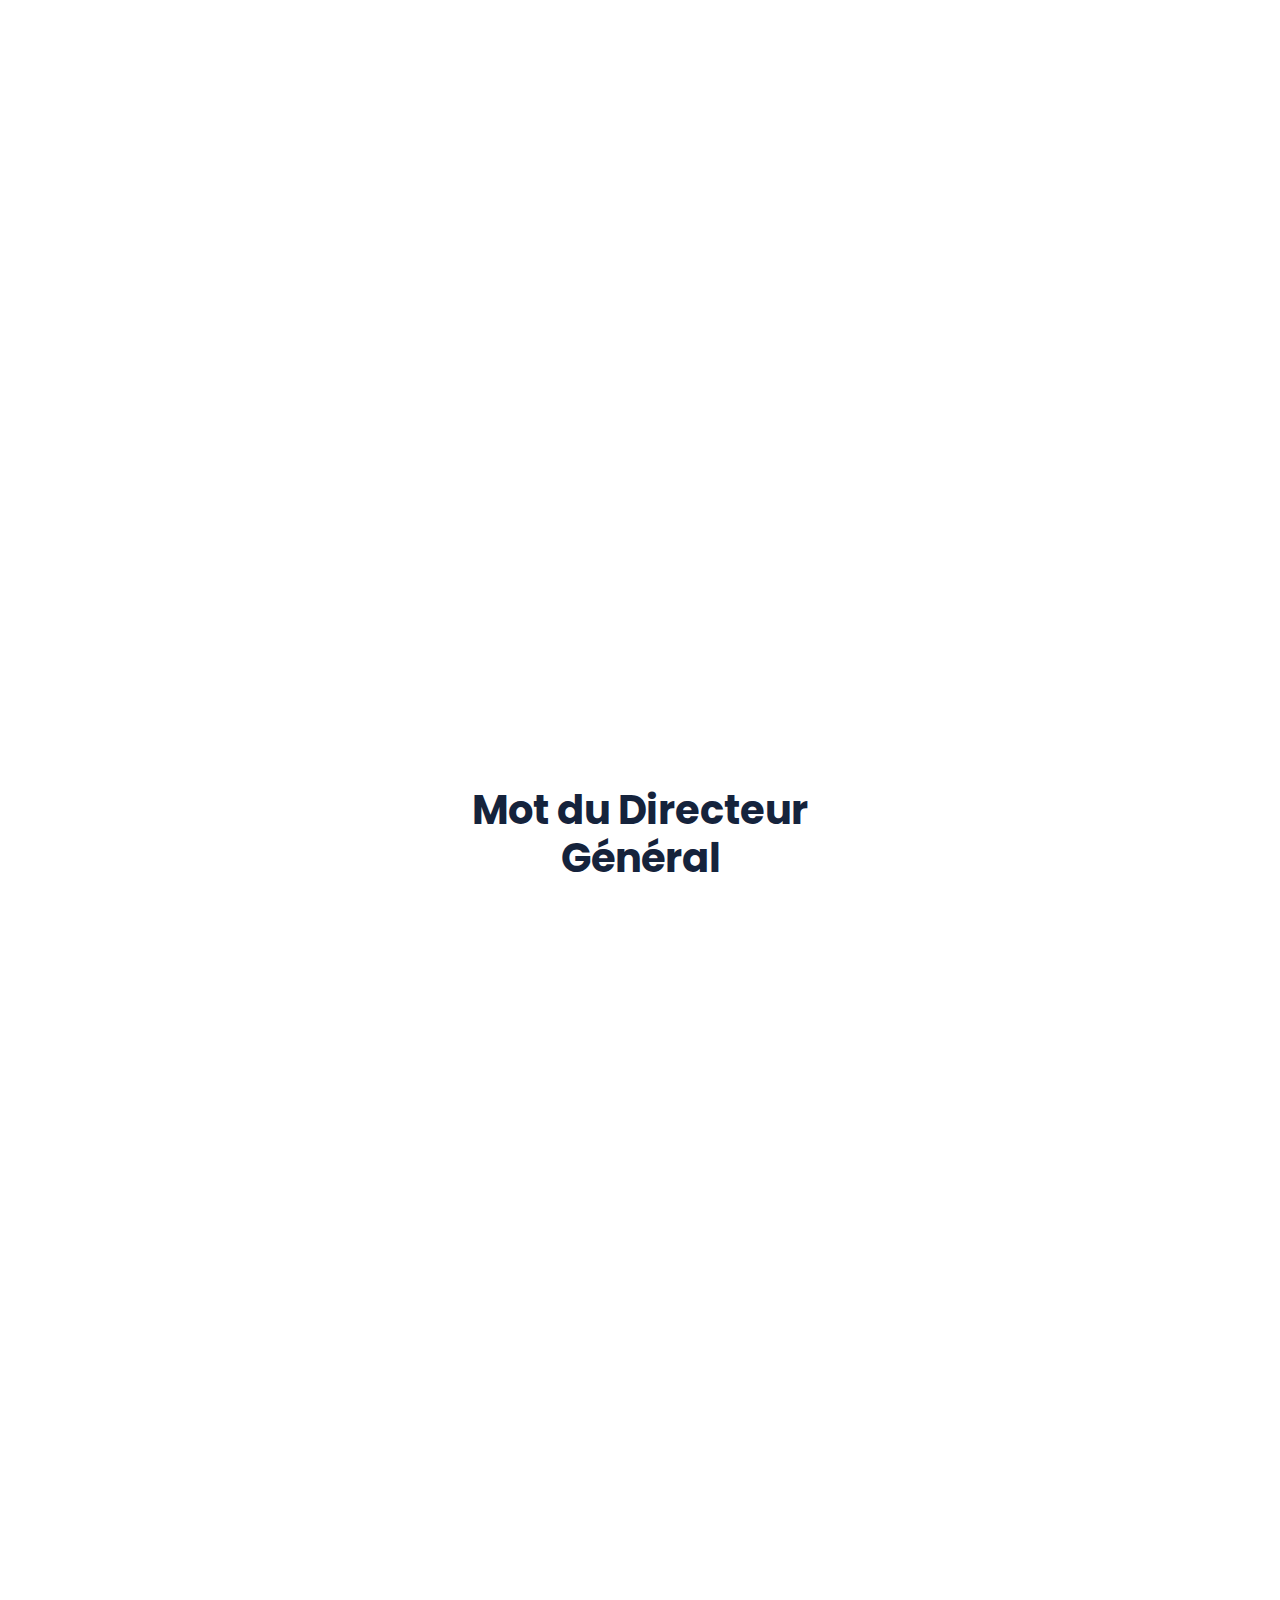
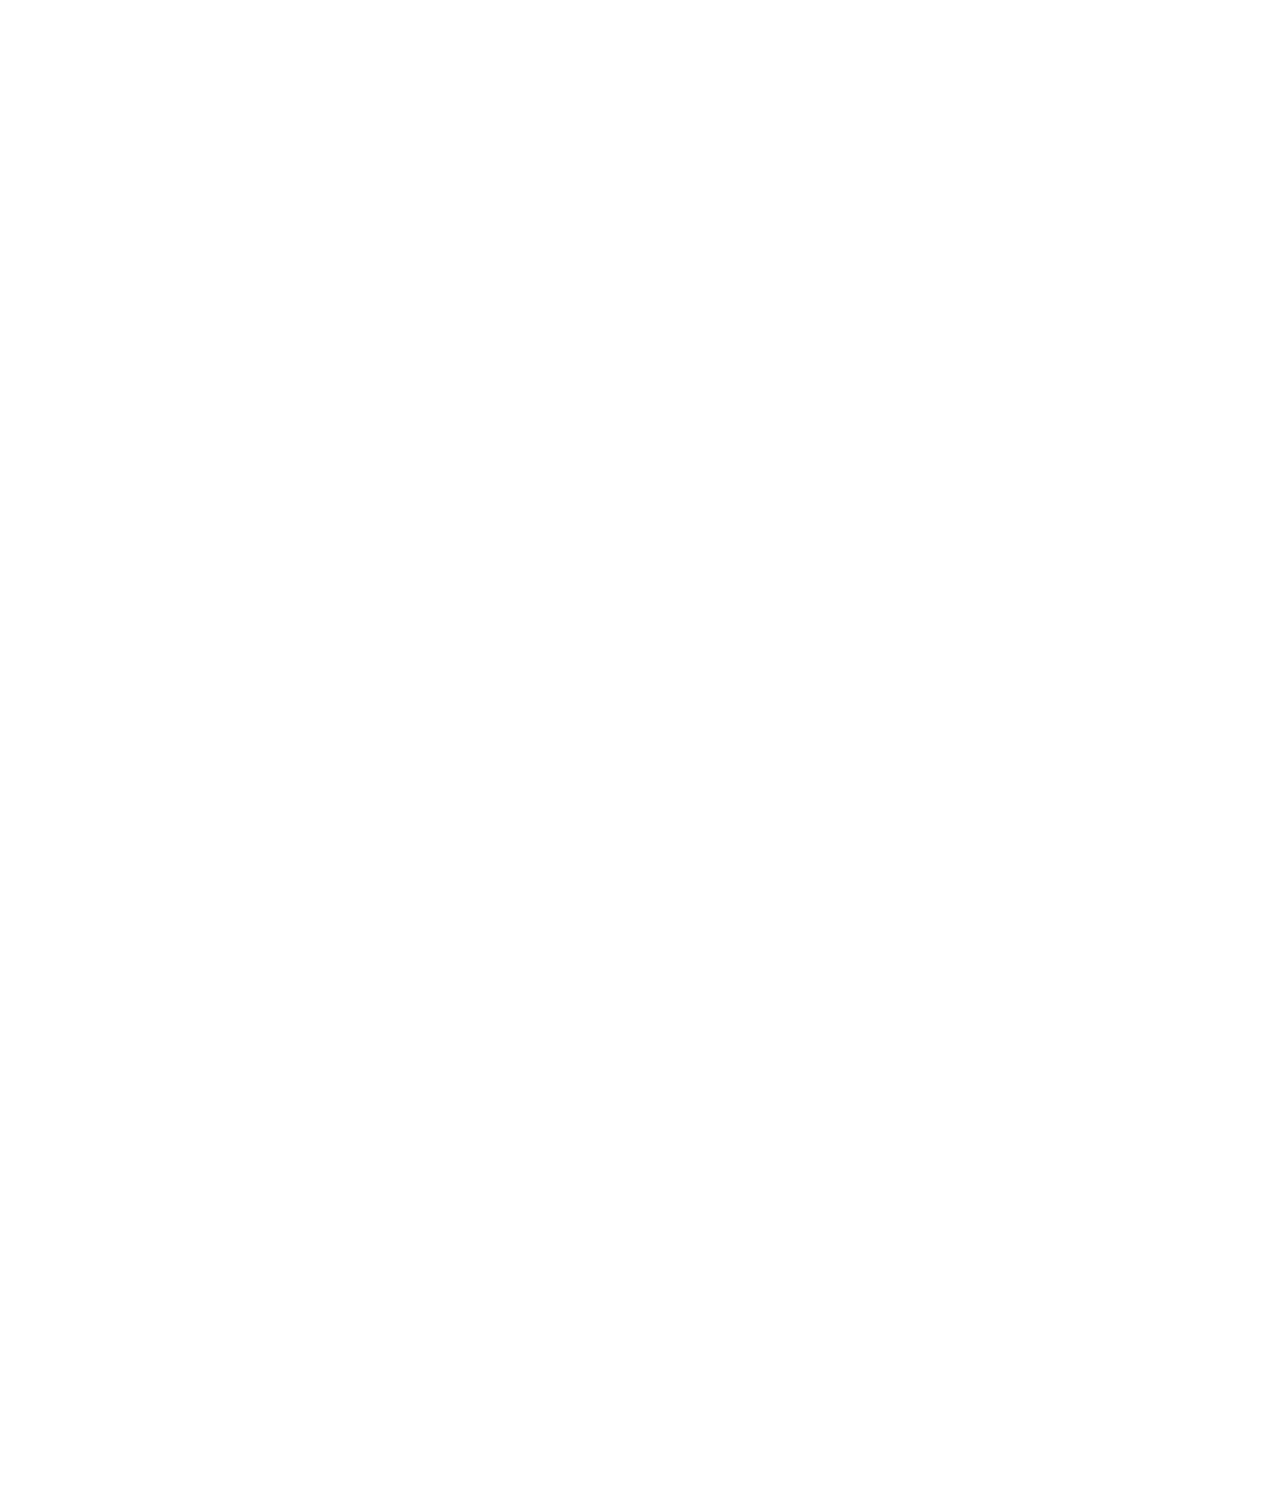
==== commit 918b0eb4: "Add files via upload" ====
--- a/about.html
+++ b/about.html
@@ -48,45 +48,6 @@
       <div class="spinner-grow text-primary" role="status"></div>
     </div>
     <!-- Spinner End -->
-
-    <!-- Topbar Start -->
-    <div
-      class="container-fluid bg-dark text-white-50 py-2 px-0 d-none d-lg-block"
-    >
-      <div class="row gx-0 align-items-center">
-        <div class="col-lg-7 px-5 text-start">
-          <div class="h-100 d-inline-flex align-items-center me-4">
-            <small class="fa fa-phone-alt me-2"></small>
-            <small>+012 345 6789</small>
-          </div>
-          <div class="h-100 d-inline-flex align-items-center me-4">
-            <small class="far fa-envelope-open me-2"></small>
-            <small>info@example.com</small>
-          </div>
-          <div class="h-100 d-inline-flex align-items-center me-4">
-            <small class="far fa-clock me-2"></small>
-            <small>Mon - Fri : 09 AM - 09 PM</small>
-          </div>
-        </div>
-        <div class="col-lg-5 px-5 text-end">
-          <div class="h-100 d-inline-flex align-items-center">
-            <a class="text-white-50 ms-4" href=""
-              ><i class="fab fa-facebook-f"></i
-            ></a>
-            <a class="text-white-50 ms-4" href=""
-              ><i class="fab fa-twitter"></i
-            ></a>
-            <a class="text-white-50 ms-4" href=""
-              ><i class="fab fa-linkedin-in"></i
-            ></a>
-            <a class="text-white-50 ms-4" href=""
-              ><i class="fab fa-instagram"></i
-            ></a>
-          </div>
-        </div>
-      </div>
-    </div>
-    <!-- Topbar End -->
 
     <!-- Navbar Start -->
     <nav
@@ -98,7 +59,8 @@
             class="img-fluid me-3"
             src="img/icon/INSG Logo copie.png"
             alt=""
-          />INSG
+          />
+          INSG
         </h1>
       </a>
       <button
@@ -145,10 +107,9 @@
             >Nous contacter</a
           >
         </div>
-      </div>
-      <!-- <a href="" class="btn btn-primary px-3 d-none d-lg-block"
-        >Obtenir un devis</a
-      > -->
+        <!-- Bouton Connexion -->
+        <a href="direction.html" class="btn btn-primary px-3"> Connexion </a>
+      </div>
     </nav>
     <!-- Navbar End -->
 
@@ -207,8 +168,8 @@
                 Des enseignement de qualité, pour une formation de qualité.
               </h1>
               <p class="fs-5 text-primary mb-4">
-                Depuis plus 50ans, l'Institut National des Sciences de Gestion
-                forme des cadres compétents dans les domaines de la gestion, et
+                Depuis 1973, l'Institut National des Sciences de Gestion forme
+                des cadres compétents dans les domaines de la gestion, et
                 désormais bien plus...
               </p>
               <p class="mb-4">
